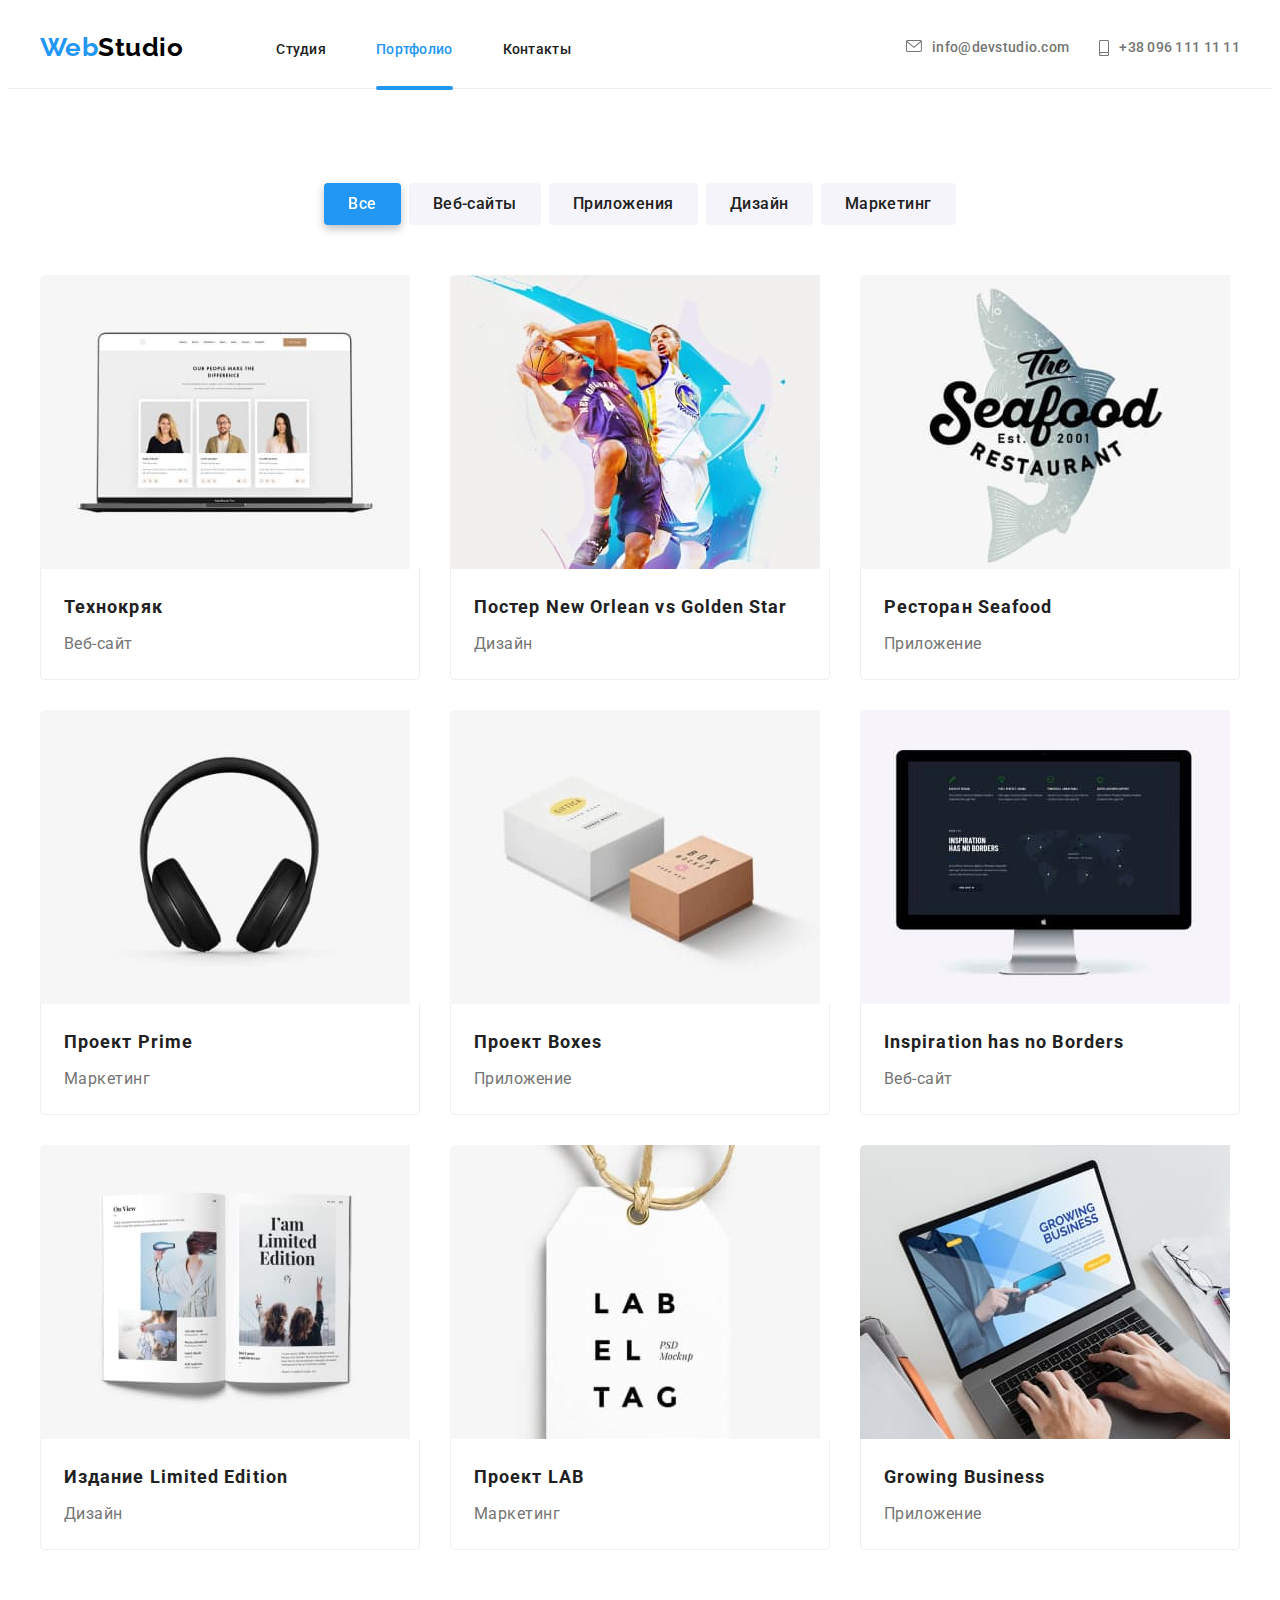
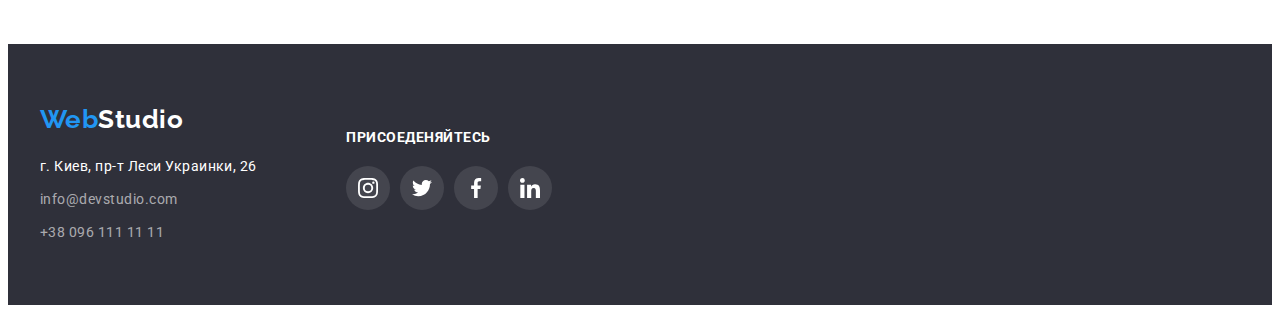
==== portfolio.html @ 5ff5aee0 "подгружена ДЗ5" ====
<!DOCTYPE html>
<html lang="ru">
<head>
    <meta charset="UTF-8">
    <meta name="viewport" content="width=device-width, initial-scale=1.0">
    <title>Web Studio</title>

    <link rel="preconnect" href="https://fonts.gstatic.com">
    <link href="https://fonts.googleapis.com/css2?family=Raleway:wght@700&family=Roboto:wght@400;500;700;900&display=swap" rel="stylesheet" />
    <link rel="stylesheet" href="https://cdnjs.cloudflare.com/ajax/libs/modern-normalize/1.0.0/modern-normalize.min.css"
                integrity="sha512-ISS7cAi1PEhQ8jnbJpJZMd29NlhNj4AWYyLOSp2CE/CsHxTCu+r+t0D2yoJudVrd0/8fTVPUVDzY5Tvli75u/g=="
                crossorigin="anonymous" />

    <link rel="stylesheet" href="./css/styles.css" />
</head>
<body>
    <!--Шапка страницы-->
    <header> 

        <!--Главная навигация сайта-->        
        <nav class="container main-nav">
            <a href="./index.html" class=logo><span>Web</span>Studio</a>
        
            <ul class="pages-nav">
                <li><a href="./index.html" class="navigation">Студия</a></li>
                <li><a href="./portfolio.html" class="navigation current">Портфолио</a></li>
                <li><a href="" class="navigation">Контакты</a></li>
            </ul>
        
            <!--Контакты-->
            <ul class="address-nav">
                <!--Email кампании-->
                <li>
                    <address>
                        <a href="mailto:info@devstudio.com" class="navigation contacts">
                            <svg class="email-icon" width="16" height="12">
                                <use href="./images/sprite.svg#envelope"></use>
                            </svg>
                            info@devstudio.com
                        </a>
                    </address>
                </li>
                <!--Телефон кампании-->
                <li>
                    <address>
                        <a href="tel:+380961111111" class="navigation contacts">
                            <svg class="email-icon" width="10" height="16">
                                <use href="./images/sprite.svg#smartphone"></use>
                            </svg>
                            +38 096 111 11 11
                        </a>
                    </address>
                </li>
            </ul>
        </nav>
    </header>
    <!--Основной контент страницы-->
    <main>
        <section class="portfolio">
            <div class="container">
                <!--Фильтры-->
                <ul class="filter">
                    <li>
                        <button type="button" class="filter-button active">Все</button>
                    </li>
                    <li>
                        <button type="button" class="filter-button">Веб-сайты</button>
                    </li>
                    <li>
                        <button type="button" class="filter-button">Приложения</button>
                    </li>
                    <li>
                        <button type="button" class="filter-button">Дизайн</button>
                    </li>
                    <li>
                        <button type="button" class="filter-button">Маркетинг</button>
                    </li>
                </ul>
                <!--Проекты-->
                <ul class="projects">
                    <li class="project">
                        <a href="" class="project-link">
                            <div class="project-thumb">
                                <img src="./images/portfolio1.jpg" alt="Технокряк фото" width="370" height="294">
                                <div class="project-overlay">
                                    <p>Технокряк это современная площадка распространения коронавируса. Компании используют эту платформу для цифрового
                                    шпионажа и атак на защищённые сервера конкурентов.</p>
                                </div>
                            </div>
                            <div class="project-info">
                                <h3 class="project-title">Технокряк</h3>
                                <p class="project-type">Веб-сайт</p>
                            </div>
                        </a>
                    </li>

                    <li class="project">
                        <a href="" class="project-link">
                            <div class="project-thumb">
                                <img src="./images/portfolio2.jpg" alt="Постер New Orlean vs Golden Star фото" width="370" height="294">
                                <div class="project-overlay">
                                    <p>Технокряк это современная площадка распространения коронавируса. Компании используют эту платформу для
                                        цифрового
                                        шпионажа и атак на защищённые сервера конкурентов.</p>
                                </div>
                            </div>
                            <div class="project-info">                      
                                <h3 class="project-title">Постер New Orlean vs Golden Star</h3>
                                <p class="project-type">Дизайн</p>
                            </div>
                        </a>
                    </li>

                    <li class="project">
                        <a href="" class="project-link">
                            <div class="project-thumb">
                                <img src="./images/portfolio3.jpg" alt="Ресторан Seafood фото" width="370" height="294">
                                <div class="project-overlay">
                                    <p>Технокряк это современная площадка распространения коронавируса. Компании используют эту платформу для
                                        цифрового
                                        шпионажа и атак на защищённые сервера конкурентов.</p>
                                </div>
                            </div>
                            <div class="project-info">                        
                                <h3 class="project-title">Ресторан Seafood</h3>
                                <p class="project-type">Приложение</p>
                            </div> 
                        </a>
                    </li>

                    <li class="project">
                        <a href="" class="project-link">
                            <div class="project-thumb">
                                <img src="./images/portfolio4.jpg" alt="Проект Prime фото" width="370" height="294">
                                <div class="project-overlay">
                                    <p>Технокряк это современная площадка распространения коронавируса. Компании используют эту платформу для
                                        цифрового
                                        шпионажа и атак на защищённые сервера конкурентов.</p>
                                </div>
                            </div>
                            <div class="project-info">                        
                                <h3 class="project-title">Проект Prime</h3>
                                <p class="project-type">Маркетинг</p>
                            </div>
                        </a>
                    </li>

                    <li class="project">
                        <a href="" class="project-link">
                            <div class="project-thumb">
                                <img src="./images/portfolio5.jpg" alt="Проект Boxes фото" width="370" height="294">
                                <div class="project-overlay">
                                    <p>Технокряк это современная площадка распространения коронавируса. Компании используют эту платформу для
                                        цифрового
                                        шпионажа и атак на защищённые сервера конкурентов.</p>
                                </div>
                            </div>
                            <div class="project-info">
                                <h3 class="project-title">Проект Boxes</h3>
                                <p class="project-type">Приложение</p>
                            </div>
                        </a>
                    </li>

                    <li class="project">
                        <a href=""  class="project-link">
                            <div class="project-thumb">
                                <img src="./images/portfolio6.jpg" alt="Inspiration has no Borders фото" width="370" height="294">
                                <div class="project-overlay">
                                    <p>Технокряк это современная площадка распространения коронавируса. Компании используют эту платформу для
                                        цифрового
                                        шпионажа и атак на защищённые сервера конкурентов.</p>
                                </div>
                            </div>
                            <div class="project-info">
                                <h3 class="project-title">Inspiration has no Borders</h3>
                                <p class="project-type">Веб-сайт</p>
                            </div>
                        </a>
                    </li>

                    <li class="project" >
                        <a href="" class="project-link">
                            <div class="project-thumb">
                                <img src="./images/portfolio7.jpg" alt="Издание Limited Edition фото" width="370" height="294">
                                <div class="project-overlay">
                                    <p>Технокряк это современная площадка распространения коронавируса. Компании используют эту платформу для
                                        цифрового
                                        шпионажа и атак на защищённые сервера конкурентов.</p>
                                </div>
                            </div>
                            <div class="project-info">
                                <h3 class="project-title">Издание Limited Edition</h3>
                                <p class="project-type">Дизайн</p>
                            </div>
                        </a>
                    </li>

                    <li class="project" >
                        <a href="" class="project-link">
                            <div class="project-thumb">
                                <img src="./images/portfolio8.jpg" alt="Проект LAB фото" width="370" height="294">
                                <div class="project-overlay">
                                    <p>Технокряк это современная площадка распространения коронавируса. Компании используют эту платформу для
                                        цифрового
                                        шпионажа и атак на защищённые сервера конкурентов.</p>
                                </div>
                            </div>
                            <div class="project-info">
                                <h3 class="project-title">Проект LAB</h3>
                                <p class="project-type">Маркетинг</p>
                            </div>
                        </a>
                    </li>

                    <li class="project" >
                        <a href="" class="project-link">
                            <div class="project-thumb">
                                <img src="./images/portfolio9.jpg" alt="Growing Business фото" width="370" height="294">
                                <div class="project-overlay">
                                    <p>Технокряк это современная площадка распространения коронавируса. Компании используют эту платформу для
                                        цифрового
                                        шпионажа и атак на защищённые сервера конкурентов.</p>
                                </div>
                            </div>
                            
                            <div class="project-info">
                                <h3 class="project-title">Growing Business</h3>
                                <p class="project-type">Приложение</p>
                            </div>
                        </a>
                    </li>
                </ul>
            </div>
        </section>    
    </main>
    <!--Подвал страницы-->
    <footer class="footer">
        <div class="container">
            <!--Первый стлобец футера-->
            <div>
                <!--Логотип кампании-->
                <a href="./index.html" class="logo"><span>Web</span>Studio</a>
    
                <!--Контактные данные кампании-->
                <ul>
                    <li>
                        <!--Адрес кампании-->
                        <address class="company-addr">
                            г. Киев, пр-т Леси Украинки, 26
                        </address>
                    </li>
                    <!--Email кампании-->
                    <li>
                        <address>
                            <a href="mailto:info@devstudio.com" class="email">info@devstudio.com</a>
                        </address>
                    </li>
                    <!--Телефон кампании-->
                    <li>
                        <address>
                            <a href="tel:+380961111111" class="telephone">+38 096 111 11 11</a>
                        </address>
                    </li>
                </ul>
            </div>
    
            <!--Второй столбец футера-->
            <div class="footer-social">
                <p class="footer-join">Присоеденяйтесь</p>
                <ul class="social-links">
                    <li>
                        <a href="" class="social-thumb">
                            <svg width="20" height="20">
                                <use href="./images/sprite.svg#instagram"></use>
                            </svg>
                        </a>
                    </li>
                    <li>
                        <a href="" class="social-thumb">
                            <svg width="20" height="20">
                                <use href="./images/sprite.svg#twitter"></use>
                            </svg>
                        </a>
                    </li>
                    <li>
                        <a href="" class="social-thumb">
                            <svg width="20" height="20">
                                <use href="./images/sprite.svg#facebook"></use>
                            </svg>
                        </a>
                    </li>
                    <li>
                        <a href="" class="social-thumb">
                            <svg width="20" height="20">
                                <use href="./images/sprite.svg#linkedin"></use>
                            </svg>
                        </a>
                    </li>
                </ul>
            </div>
        </div>
    </footer>
</body>
    
</html>
---- css/styles.css ----
:root {
  --primary-text-color: #212121;
  --secondary-text-color: #757575;
  --logo-color: #000;
  --accent-color: #2196f3;
  --primary-white-color: #ffffff;
  --adress-color: rgba(255, 255, 255, 0.6);
  --client-color: #afb1b8;

  --white-background: #ffffff;
  --dark-background: #2f303a;
  --light-background: #f5f4fa;
  --accent-background: #2196f3;

  /*Количество столбцов карточек проектов в ПОРТФОЛИО*/
  --project-column: 3;
  --project-gap: 30px;

  /*Время анимации*/
  --an-time: 250ms;
}

/*Общие стили*/
body,
button {
  color: var(--primary-text-color);
  font-family: Roboto, sans-serif;
  letter-spacing: 0.03em;
  font-weight: 500;
  background-color: var(--primary-white-color);
}

a,
address {
  text-decoration: none;
  font-style: normal;
  color: inherit;
}

ul {
  list-style: none;
  padding-inline-start: 0;
  margin: 0;
  padding: 0;
}

h1,
h2,
h3,
h4,
h5,
h6,
p {
  margin: 0;
  padding: 0;
}

img {
  display: block;
  max-width: 100%;
  height: auto;
}

.container {
  width: 1200px;
  padding-left: 15px;
  padding-right: 15px;
  margin-left: auto;
  margin-right: auto;
  /*background-color: tomato;
  outline: 2px solid tomato;*/
}

.section-title {
  margin-bottom: 50px;
  font-weight: bold;
  font-size: 36px;
  line-height: 1.17;
  text-align: center;
}

.features,
.team,
.directions,
.clients,
.portfolio {
  padding-top: 94px;
  padding-bottom: 94px;
}
/*Шапка страницы*/

header {
  border-bottom: 1px solid #ececec;
}

.main-nav {
  display: flex;
  align-items: center;
  height: 80px;
}

.pages-nav,
.address-nav {
  display: flex;
}

.address-nav li:not(:last-child) {
  padding-right: 30px;
}

.pages-nav li:not(:last-child) {
  padding-right: 50px;
}

.address-nav {
  margin-left: auto;
}

.logo {
  margin-right: 93px;
  font-family: Raleway, sans-serif;
  color: var(--logo-color);
  font-weight: 700;
  font-size: 26px;
  line-height: 1.2;
}

.logo span {
  color: var(--accent-color);
}

.navigation {
  color: var(--primary-text-color);
  font-size: 14px;
  line-height: 1.14;
  letter-spacing: 0.02em;
  transition: color var(--an-time) cubic-bezier(0.4, 0, 0.2, 1);
}

.navigation:hover,
.navigation:focus {
  color: var(--accent-color);
}

/*Стили текущей страницы*/
.navigation.current {
  position: relative;
  display: inline-block;
  color: var(--accent-color);
}

.current::after {
  position: absolute;
  left: 0%;
  top: 44px;
  content: "";
  width: 100%;
  height: 4px;
  background-color: var(--accent-color);
  border-radius: 2px;
}
/*Стили текущей страницы END*/

.contacts {
  color: var(--secondary-text-color);
  display: flex;
}
/*Иконки*/
.email-icon {
  fill: currentColor;
  margin-right: 10px;
}

/*Hero секция*/
.hero {
  display: flex;
  flex-direction: column;
  justify-content: center;
  text-align: center;

  height: 600px;
  max-width: 1600px;
  margin-right: auto;
  margin-left: auto;

  background-color: var(--dark-background);
  background-image: linear-gradient(
      to right,
      rgba(47, 48, 58, 0.4),
      rgba(47, 48, 58, 0.4)
    ),
    url("../images/hero-img.jpg");
  background-position: center;
  background-size: cover;

  color: var(--primary-white-color);
  letter-spacing: 0.06em;
}

.hero-title {
  width: 696px;
  padding-right: 15px;
  padding-left: 15px;
  margin-right: auto;
  margin-left: auto;
  margin-bottom: 30px;

  font-weight: 900;
  font-size: 44px;
  line-height: 1.36;
  text-transform: uppercase;
}

.hero-button {
  display: inline-block;
  min-width: 200px;
  padding: 10px;

  font-weight: bold;
  font-size: 16px;
  line-height: 1.87;
  color: var(--primary-white-color);
  background-color: var(--accent-background);
  box-shadow: 0px 4px 4px rgba(0, 0, 0, 0.15);
  border-radius: 4px;

  transition: background-color var(--an-time) cubic-bezier(0.4, 0, 0.2, 1);
}

.hero-button:focus,
.hero-button:hover {
  background-color: #188ce8;
}

.features ul {
  display: flex;
}

.features-item {
  width: 270px;
}

.features-item:not(:last-child) {
  margin-right: 30px;
}

.features-icon-thumb {
  display: flex;
  justify-content: center;
  align-items: center;
  background-color: var(--light-background);
  width: 270px;
  height: 120px;
}
.features-icon {
}

.features h2 {
  display: none;
}

.features-title {
  margin-top: 30px;
  margin-bottom: 10px;
  font-weight: bold;
  font-size: 14px;
  line-height: 1.15;
  text-transform: uppercase;
}

.features-text {
  font-weight: normal;
  font-size: 14px;
  line-height: 1.71;
  color: var(--secondary-text-color);
}

/*Чем мы занимаемся*/
.directions {
  padding-top: 0px;
}

.dir-items {
  display: flex;
  justify-content: space-between;
}

.dir-item {
  position: relative;
  display: block;
}

.dir-label {
  position: absolute;
  left: 0;
  bottom: 0%;

  display: flex;
  align-items: center;
  justify-content: center;

  width: 100%;
  height: 70px;

  font-weight: bold;
  font-size: 14px;
  line-height: 1.14;
  text-transform: uppercase;
  color: var(--primary-white-color);
  background: rgba(47, 48, 58, 0.8);
}

/*Наша команда*/

.team {
  background-color: var(--light-background);
}

.team-players {
  display: flex;
  justify-content: space-between;
}

.team-player img {
  display: block;
}

.team-player {
  width: 270px;
  font-size: 16px;
  line-height: 1.19;
  text-align: center;
  background-color: var(--white-background);
  box-shadow: 0px 1px 3px rgba(0, 0, 0, 0.12), 0px 1px 1px rgba(0, 0, 0, 0.14),
    0px 2px 1px rgba(0, 0, 0, 0.2);
  border-radius: 0px 0px 4px 4px;
}

.team-content {
  padding: 30px 32px;
}
.team-name {
  margin-bottom: 10px;
}

.team-position {
  margin-bottom: 16px;
  font-weight: normal;
  color: var(--secondary-text-color);
}
/*Иконки социальных сетей*/

/*список соц сетей*/
.social-links {
  display: flex;
  justify-content: space-between;
}

.social-links > a {
  display: block;
}

/*Круглый фон иконки соц сети*/
.social-thumb {
  display: flex;
  justify-content: center;
  align-items: center;
  width: 44px;
  height: 44px;
  border-radius: 50%;
  fill: var(--client-color);

  transition: background-color var(--an-time) cubic-bezier(0.4, 0, 0.2, 1),
    fill var(--an-time) cubic-bezier(0.4, 0, 0.2, 1);
}

/*Круглый фон иконки соц сети в ФУТЕРЕ*/
.footer-social .social-thumb {
  background-color: rgba(255, 255, 255, 0.1);
  fill: var(--primary-white-color);
}

/*Ховер для иконок соц сетей*/
.social-thumb:hover,
.social-thumb:focus {
  background-color: var(--accent-background);
  fill: var(--primary-white-color);
}

/*Постоянные клиенты*/
.client-items {
  display: flex;
  justify-content: space-between;
}

.client-items > a {
  display: block;
}

.client-thumb {
  display: flex;
  justify-content: center;
  align-items: center;
  width: 170px;
  height: 90px;
  border: 1px solid var(--client-color);
  border-radius: 4px;
  fill: var(--client-color);

  transition: order-color var(--an-time) cubic-bezier(0.4, 0, 0.2, 1),
    fill var(--an-time) cubic-bezier(0.4, 0, 0.2, 1);
}

.client-thumb:hover,
.client-thumb:focus {
  fill: var(--accent-color);
  border-color: var(--accent-color);
}

/*Подвал страницы*/

.footer {
  padding-top: 60px;
  padding-bottom: 60px;
  background-color: var(--dark-background);
  font-weight: normal;
  font-size: 14px;
  line-height: 1.71;
}

.footer .container {
  display: flex;
}

.footer li:not(:last-child) {
  margin-bottom: 9px;
}

.footer .logo {
  display: block;
  margin-bottom: 20px;
  color: var(--primary-white-color);
}

.company-addr {
  color: var(--primary-white-color);
}

.email,
.telephone {
  color: var(--adress-color);
}

.footer-social {
  display: flex;
  flex-direction: column;
  justify-content: center;

  margin-left: 70px;
  width: 206px;
}

.footer-join {
  margin-bottom: 20px;
  font-weight: bold;
  font-size: 14px;
  line-height: 1.14;
  text-transform: uppercase;
  color: var(--primary-white-color);
}
/*Подвал страницы END*/
/*Модальное окно с овердеем на главной странице*/
.overlay {
  position: fixed;
  top: 0;
  left: 0;

  width: 100%;
  height: 100%;

  background-color: rgba(0, 0, 0, 0.2);
  opacity: 1;
  /*visibility: visible;*/

  transition: opacity var(--an-time) cubic-bezier(0.4, 0, 0.2, 1);
}

.overlay.is-hidden {
  opacity: 0;
  /*visibility: hidden;*/
  pointer-events: none;
}

.form {
  position: absolute;
  top: 50%;
  left: 50%;
  transform: translate(-50%, -50%) scale(1);

  width: 528px;
  height: 581px;

  border-radius: 4px;
  background-color: var(--primary-white-color);
  box-shadow: 0px 1px 3px rgba(0, 0, 0, 0.12), 0px 1px 1px rgba(0, 0, 0, 0.14),
    0px 2px 1px rgba(0, 0, 0, 0.2);

  transition: transform var(--an-time) cubic-bezier(0.4, 0, 0.2, 1);
}

.overlay.overlay.is-hidden .form {
  transform: translate(-50%, -50%) scale(0.9);
}

.close-thumb {
  position: absolute;
  top: 0;
  right: 0;

  display: flex;
  justify-content: center;
  align-items: center;
  width: 30px;
  height: 30px;
  margin: 8px;
  border-radius: 50%;
  border: 1px solid rgba(0, 0, 0, 0.1);
}

.close-icon {
  width: 11px;
  height: 11px;
  fill: var(--logo-color);
}

/*Модальное окно с оверлеем на главной странице END*/
/*ПОРТФОЛИО*/

/*Фильтры портфолио*/

.filter {
  display: flex;
  margin-bottom: 50px;
  justify-content: center;
  text-align: center;
}

.filter-button {
  padding: 6px 22px;
  font-size: 16px;
  line-height: 1.62;
  background-color: var(--light-background);
  border-radius: 4px;
  border-color: transparent;

  transition: background-color var(--an-time) cubic-bezier(0.4, 0, 0.2, 1),
    color var(--an-time) cubic-bezier(0.4, 0, 0.2, 1),
    filter var(--an-time) cubic-bezier(0.4, 0, 0.2, 1);
}

.filter li:not(:last-child) {
  margin-right: 8px;
}

.filter-button.active,
.filter-button:hover,
.filter-button:focus {
  color: var(--primary-white-color);
  background-color: var(--accent-background);
  filter: drop-shadow(0px 4px 4px rgba(0, 0, 0, 0.25));
}

/*Карточки проектов*/
.projects {
  display: flex;
  flex-wrap: wrap;
  margin-right: calc(-1 * var(--project-gap));
  margin-bottom: calc(-1 * var(--project-gap));
}

.project {
  flex-basis: calc(100% / var(--project-column) - var(--project-gap));
  margin-right: var(--project-gap);
  margin-bottom: var(--project-gap);
}

.project-link {
  display: block;
  border-top-right-radius: 5px;
  border-top-left-radius: 5px;
  overflow: hidden;
  /*анимируем появление тени при ховере/фокусе*/
  transition: box-shadow var(--an-time) cubic-bezier(0.4, 0, 0.2, 1);
}

.project-link:hover,
.project-link:focus {
  box-shadow: 0px 1px 1px rgba(0, 0, 0, 0.12), 0px 4px 4px rgba(0, 0, 0, 0.06),
    1px 4px 6px rgba(0, 0, 0, 0.16);
}

/*Делаем Overlay на фото в карточке проекта*/
.project-thumb {
  position: relative;
  overflow: hidden;
}

.project-overlay {
  position: absolute;
  top: 100%;
  left: 0;
  transition: transform var(--an-time) cubic-bezier(0.4, 0, 0.2, 1);

  width: 100%;
  height: 100%;
  padding: 24px;
  display: flex;
  justify-content: center;
  align-items: center;

  background-color: rgba(33, 150, 243, 0.9);
  color: var(--primary-white-color);
  font-size: 18px;
  line-height: 1.56;
  font-weight: normal;
}

.project-link:hover .project-overlay,
.project-link:focus .project-overlay {
  transform: translateY(-100%);
}

/*Overlay на фото в карточке проекта END*/

.project-info {
  padding: 20px 23px;
  border-bottom: 1px solid #eeeeee;
  border-right: 1px solid #eeeeee;
  border-left: 1px solid #eeeeee;
  border-bottom-right-radius: 5px;
  border-bottom-left-radius: 5px;
}

.project-title {
  margin-bottom: 4px;
  font-weight: 700;
  font-size: 18px;
  line-height: 2;
  letter-spacing: 0.06em;
}

.project-type {
  font-weight: 400;
  font-size: 16px;
  line-height: 1.87;
  color: var(--secondary-text-color);
}
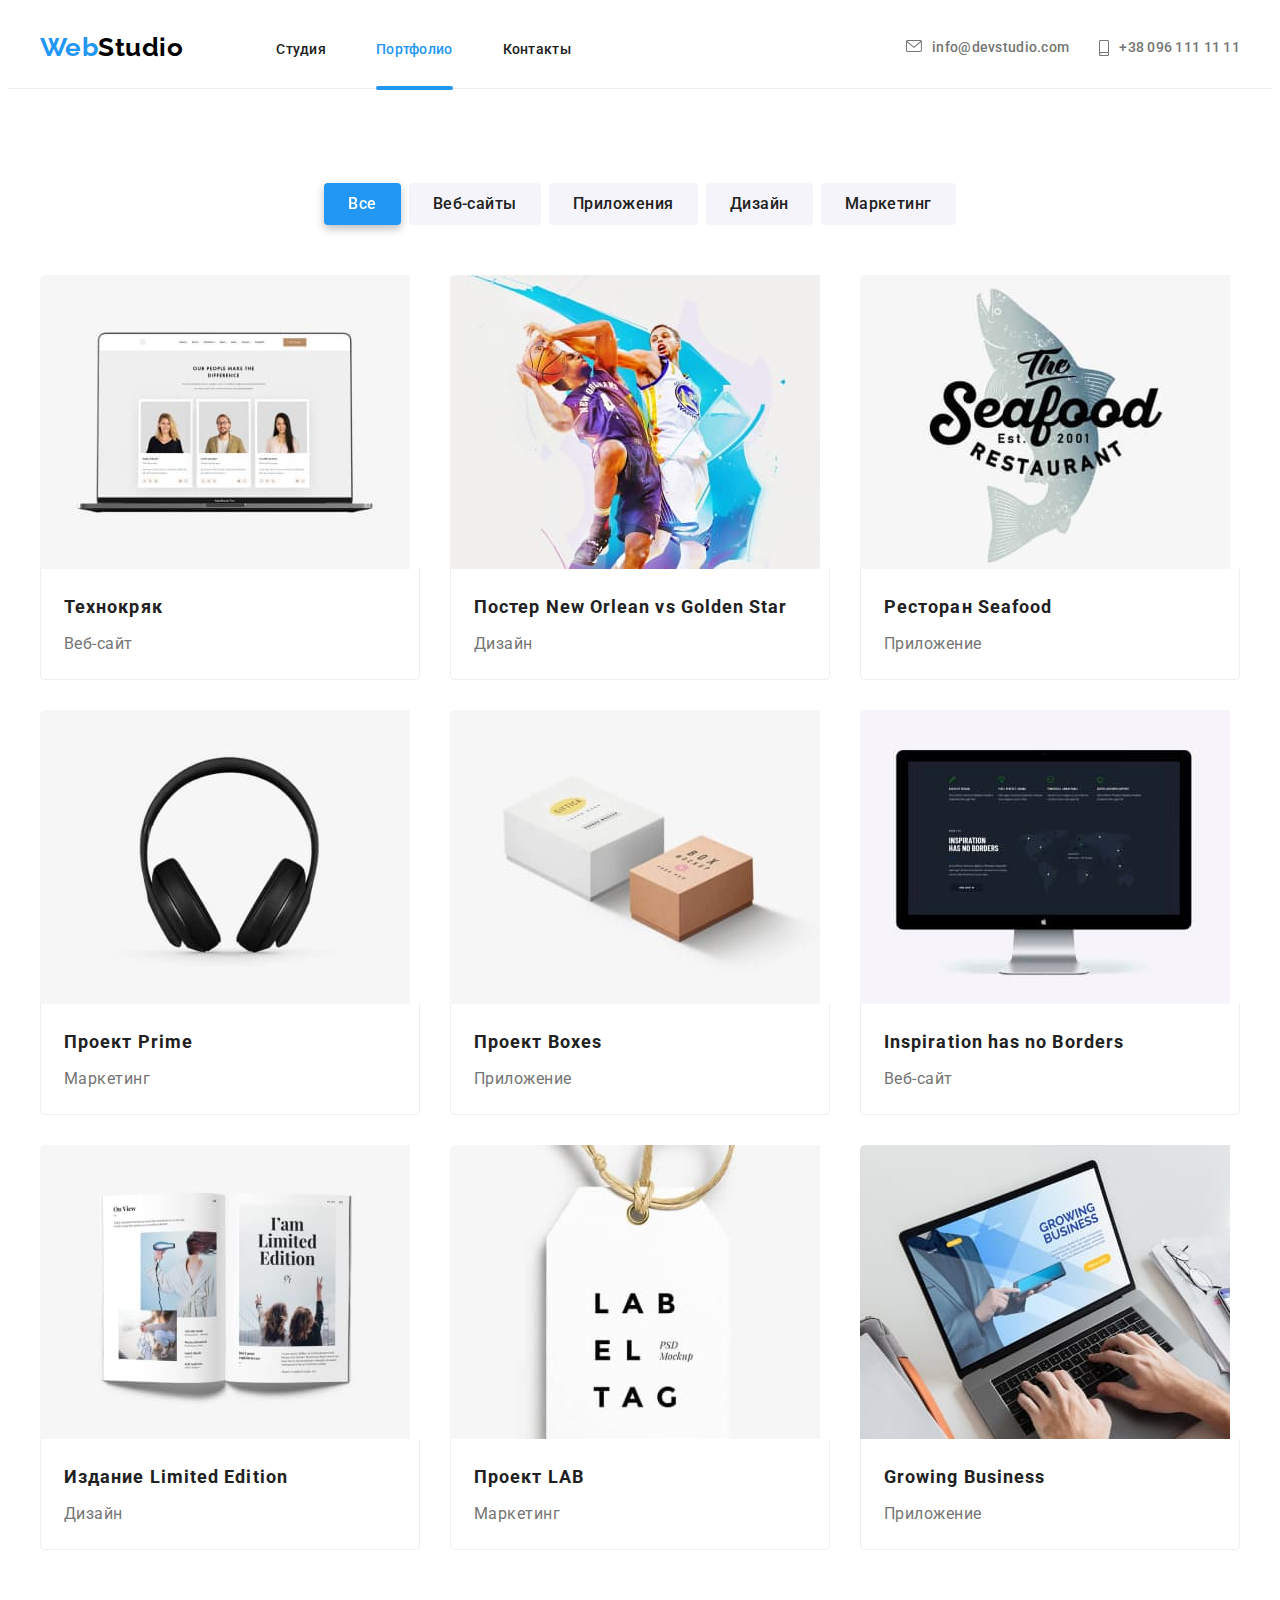
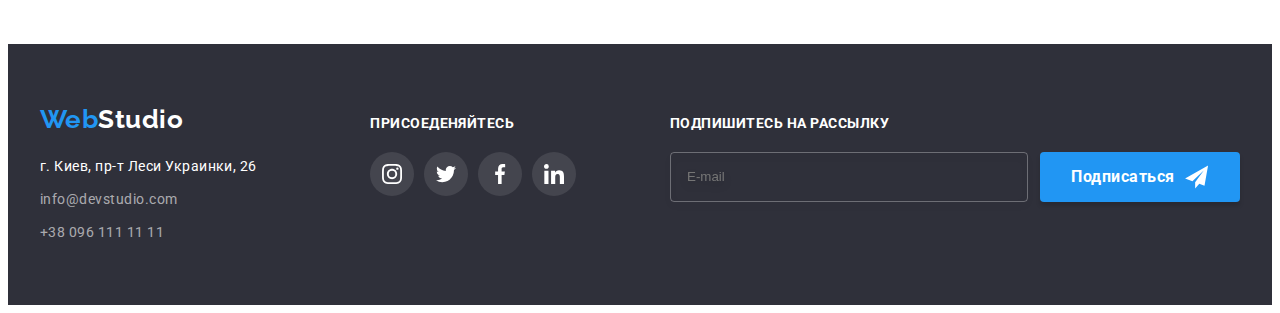
==== commit e15c562e: "Добавлена разметка формы в модальном окне, форма в футере" ====
--- a/portfolio.html
+++ b/portfolio.html
@@ -238,7 +238,7 @@
     <footer class="footer">
         <div class="container">
             <!--Первый стлобец футера-->
-            <div>
+            <div class="footer-contacts">
                 <!--Логотип кампании-->
                 <a href="./index.html" class="logo"><span>Web</span>Studio</a>
     
@@ -299,6 +299,19 @@
                     </li>
                 </ul>
             </div>
+            <!--Третий столбец футера-->
+            <div class="footer-email-form">
+                <p class="footer-join">Подпишитесь на рассылку</p>
+                <form class="footer-form">
+                    <label><input type="email" placeholder="E-mail" class="footer-form-input">
+                    </label>
+                    <button class="hero-button">Подписаться
+                        <svg width="24" height="24" class="footer-form-icon">
+                            <use href="./images/sprite.svg#send"></use>
+                        </svg>
+                    </button>
+                </form>
+            </div>
         </div>
     </footer>
 </body>
--- a/css/styles.css
+++ b/css/styles.css
@@ -212,8 +212,11 @@
 }
 
 .hero-button {
-  display: inline-block;
+  display: inline-flex;
+  justify-content: center;
+  align-items: center;
   min-width: 200px;
+  height: 50px;
   padding: 10px;
 
   font-weight: bold;
@@ -223,6 +226,7 @@
   background-color: var(--accent-background);
   box-shadow: 0px 4px 4px rgba(0, 0, 0, 0.15);
   border-radius: 4px;
+  border-width: 0px;
 
   transition: background-color var(--an-time) cubic-bezier(0.4, 0, 0.2, 1);
 }
@@ -356,10 +360,6 @@
   justify-content: space-between;
 }
 
-.social-links > a {
-  display: block;
-}
-
 /*Круглый фон иконки соц сети*/
 .social-thumb {
   display: flex;
@@ -430,9 +430,11 @@
 
 .footer .container {
   display: flex;
-}
-
-.footer li:not(:last-child) {
+  justify-content: space-between;
+  align-items: flex-start;
+}
+
+.footer-contacts li:not(:last-child) {
   margin-bottom: 9px;
 }
 
@@ -451,12 +453,17 @@
   color: var(--adress-color);
 }
 
+.footer-social,
+.footer-email-form {
+  margin-top: 12px;
+}
+
 .footer-social {
   display: flex;
   flex-direction: column;
   justify-content: center;
 
-  margin-left: 70px;
+  /*margin-left: 70px;*/
   width: 206px;
 }
 
@@ -468,8 +475,43 @@
   text-transform: uppercase;
   color: var(--primary-white-color);
 }
+
+.footer-email-form {
+  display: flex;
+  flex-direction: column;
+  justify-content: center;
+
+  /*margin-left: 90px;*/
+}
+
+.footer-form {
+  display: flex;
+}
+
+.footer-form-input {
+  display: block;
+
+  width: 358px;
+  height: 50px;
+  margin-right: 12px;
+  padding-left: 16px;
+
+  border: 1px solid rgba(255, 255, 255, 0.3);
+  box-sizing: border-box;
+
+  filter: drop-shadow(0px 4px 4px rgba(0, 0, 0, 0.15));
+  border-radius: 4px;
+  background-color: transparent;
+  color: var(--primary-white-color);
+}
+
+.footer-form-icon {
+  margin-left: 10px;
+  fill: var(--primary-white-color);
+}
+
 /*Подвал страницы END*/
-/*Модальное окно с овердеем на главной странице*/
+/*Модальное окно с оверлеем на главной странице*/
 .overlay {
   position: fixed;
   top: 0;
@@ -480,18 +522,16 @@
 
   background-color: rgba(0, 0, 0, 0.2);
   opacity: 1;
-  /*visibility: visible;*/
-
   transition: opacity var(--an-time) cubic-bezier(0.4, 0, 0.2, 1);
 }
 
 .overlay.is-hidden {
   opacity: 0;
-  /*visibility: hidden;*/
   pointer-events: none;
 }
 
 .form {
+  display: block;
   position: absolute;
   top: 50%;
   left: 50%;
@@ -499,7 +539,15 @@
 
   width: 528px;
   height: 581px;
-
+  padding: 40px;
+
+  font-style: normal;
+  font-weight: normal;
+  font-size: 12px;
+  line-height: 1.17;
+  letter-spacing: 0.01em;
+
+  color: #757575;
   border-radius: 4px;
   background-color: var(--primary-white-color);
   box-shadow: 0px 1px 3px rgba(0, 0, 0, 0.12), 0px 1px 1px rgba(0, 0, 0, 0.14),
@@ -508,10 +556,136 @@
   transition: transform var(--an-time) cubic-bezier(0.4, 0, 0.2, 1);
 }
 
-.overlay.overlay.is-hidden .form {
+.overlay.is-hidden .form {
   transform: translate(-50%, -50%) scale(0.9);
 }
 
+/*Содержание модального окна*/
+
+.form-title {
+  font-style: normal;
+  font-weight: bold;
+  font-size: 20px;
+  line-height: 1.15;
+  text-align: center;
+  color: var(--primary-text-color);
+
+  margin-bottom: 12px;
+}
+
+.form-label {
+  display: block;
+  position: relative;
+  width: 100%;
+}
+
+.form-input {
+  display: block;
+  height: 40px;
+  width: 100%;
+
+  margin-top: 4px;
+  margin-bottom: 10px;
+  padding-left: 35px;
+
+  border: 1px solid rgba(33, 33, 33, 0.2);
+  box-sizing: border-box;
+  border-radius: 4px;
+}
+
+.form-input:focus {
+  border-color: var(--accent-color);
+  outline: transparent;
+}
+
+.form-icon {
+  position: absolute;
+  top: 28px;
+  left: 12px;
+  fill: var(--primary-text-color);
+}
+
+.form-input:focus + .form-icon {
+  fill: var(--accent-color);
+}
+
+/*Поле ввода комментариев*/
+.form-input.comment-input {
+  height: 120px;
+  padding: 12px 16px;
+}
+
+.form-input.comment-input::placeholder {
+  color: rgba(117, 117, 117, 0.5);
+}
+
+/*Чекбокс*/
+.checkbox-label {
+  font-size: 14px;
+  line-height: 1.71;
+  letter-spacing: 0.03em;
+  margin-top: 20px;
+  margin-bottom: 30px;
+  padding-left: 36px;
+}
+
+.checkbox-label a {
+  color: var(--accent-color);
+  text-decoration: underline;
+}
+/*Прячем вcтроенный чекбокс*/
+.visually-hidden {
+  position: absolute;
+  width: 1px;
+  height: 1px;
+  margin: -1px;
+  border: 0;
+  padding: 0;
+  clip: rect(0 0 0 0);
+  overflow: hidden;
+}
+
+/*Рисуем кастомный чекбокс*/
+.checkbox-icon {
+  position: absolute;
+  top: 4px;
+  left: 12px;
+
+  display: block;
+  width: 16px;
+  height: 15px;
+
+  border: 2px solid var(--primary-text-color);
+  border-radius: 2px;
+
+  transition: background-color var(--an-time) cubic-bezier(0.4, 0, 0.2, 1),
+    border-color var(--an-time) cubic-bezier(0.4, 0, 0.2, 1);
+}
+
+.checkbox:checked ~ .checkbox-icon {
+  background-color: var(--accent-background);
+  border-color: var(--accent-background);
+  background-image: url("../images/fullcheck.svg");
+  background-size: contain;
+  background-origin: border-box;
+}
+
+/*Тень при фокусе/ховере чекбокса
+
+.checkbox:focus + .checkbox-icon,
+.checkbox:hover + .checkbox-icon {
+  box-shadow: 0px 4px 4px rgba(0, 0, 0, 0.15);
+}*/
+
+/*Кнопка Отправить*/
+
+.form .hero-button {
+  display: block;
+  margin-left: auto;
+  margin-right: auto;
+}
+
+/*Круглая кнопка с крестиком для закрытия окна */
 .close-thumb {
   position: absolute;
   top: 0;
@@ -531,9 +705,17 @@
   width: 11px;
   height: 11px;
   fill: var(--logo-color);
+
+  transition: fill var(--an-time) cubic-bezier(0.4, 0, 0.2, 1);
+}
+
+.close-thumb:hover .close-icon,
+.close-thumb:focus .close-icon {
+  fill: var(--accent-color);
 }
 
 /*Модальное окно с оверлеем на главной странице END*/
+
 /*ПОРТФОЛИО*/
 
 /*Фильтры портфолио*/
